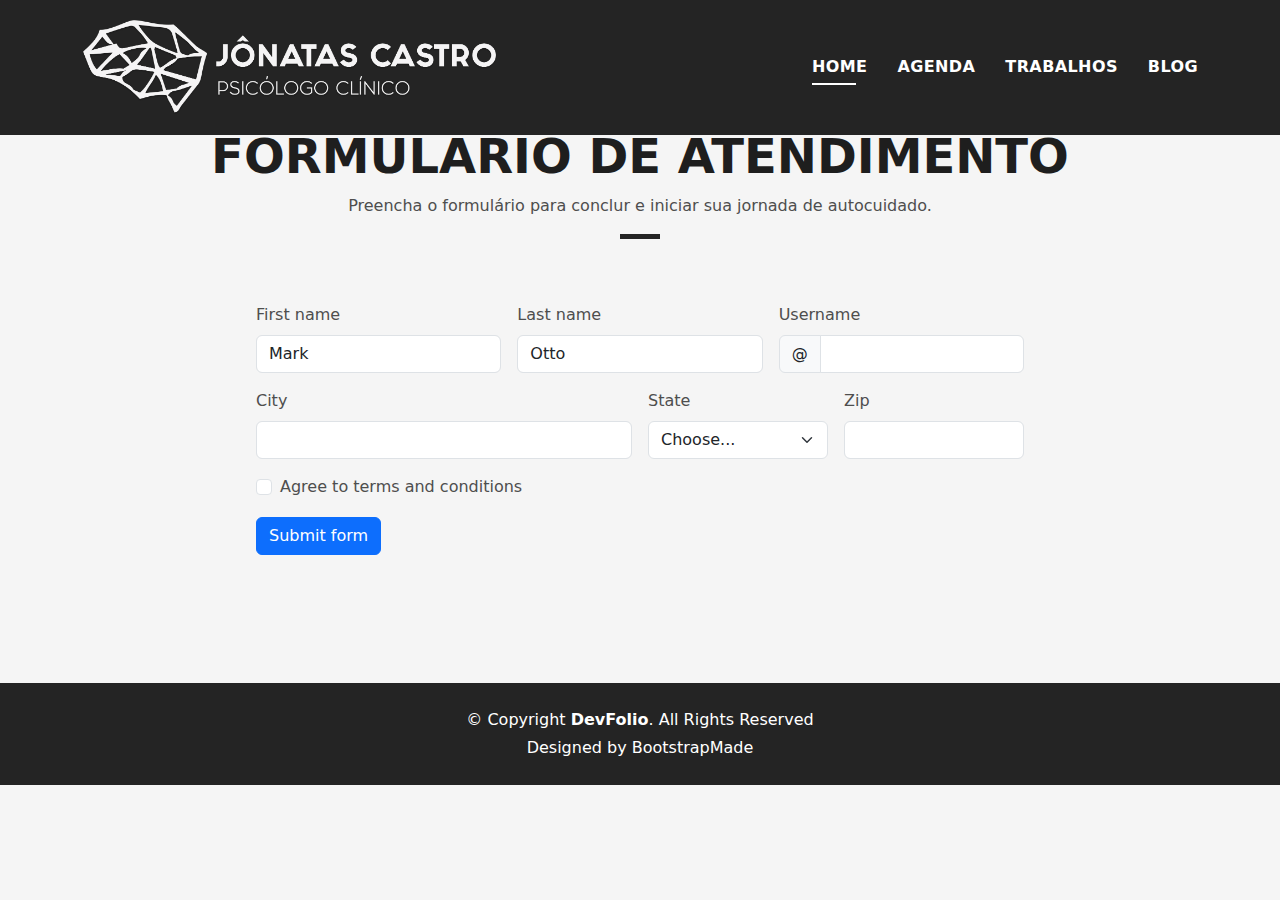
==== form.html @ 0f40dd30 "form one" ====
<!DOCTYPE html>
<html lang="pt-br">

<head>
  <meta charset="utf-8">
  <meta content="width=device-width, initial-scale=1.0" name="viewport">

  <title>JONATAS CASTRO - Psicólogo - CRP 03/26565</title>
  <meta content="" name="description">
  <meta content="" name="keywords">

  <!-- Favicons -->
  <link href="assets/img/favicon.webp" rel="icon">
  <link href="assets/img/apple-touch-icon.png" rel="apple-touch-icon">

  <!-- Vendor CSS Files -->
  <link href="assets/vendor/bootstrap/css/bootstrap.min.css" rel="stylesheet">
  <link href="assets/vendor/bootstrap-icons/bootstrap-icons.css" rel="stylesheet">
  <link href="assets/vendor/glightbox/css/glightbox.min.css" rel="stylesheet">
  <link href="assets/vendor/swiper/swiper-bundle.min.css" rel="stylesheet">

  <!-- Template Main CSS File -->
  <link href="assets/css/style.css" rel="stylesheet">

  <!-- =======================================================
  * Template Name: DevFolio
  * Updated: Sep 18 2023 with Bootstrap v5.3.2
  * Template URL: https://bootstrapmade.com/devfolio-bootstrap-portfolio-html-template/
  * Author: BootstrapMade.com
  * License: https://bootstrapmade.com/license/
  ======================================================== -->
</head>

<body>

  <!-- ======= Header ======= -->
  <header id="header-base" class="fixed-top">
    <div class="container d-flex align-items-center justify-content-between">
      <a href="index.html" class="logo"><img src="assets/img/logo completo.png" alt="" class="img-fluid"></a>
      <!-- Uncomment below if you prefer to use an image logo -->
      <!-- <a href="index.html" class="logo"><img src="assets/img/logo.png" alt="" class="img-fluid"></a>-->

      <nav id="navbar" class="navbar">
        <ul>
          <li><a class="nav-link scrollto active" href="index.html">Home</a></li>
          <li><a class="nav-agenda" href="index.html">AGENDA</a></li>
          <!--<li><a class="nav-link scrollto" href="#about">About</a></li>-->
          <li><a class="nav-link scrollto" href="index.html">Trabalhos</a></li>
          <li><a class="nav-link scrollto " href="index.html">Blog</a></li>

          <!--<li class="dropdown"><a href="#"><span>Drop Down</span> <i class="bi bi-chevron-down"></i></a>
            <ul>
              <li><a href="#">Drop Down 1</a></li>
              <li class="dropdown"><a href="#"><span>Deep Drop Down</span> <i class="bi bi-chevron-right"></i></a>
                <ul>
                  <li><a href="#">Deep Drop Down 1</a></li>
                  <li><a href="#">Deep Drop Down 2</a></li>
                  <li><a href="#">Deep Drop Down 3</a></li>
                  <li><a href="#">Deep Drop Down 4</a></li>
                  <li><a href="#">Deep Drop Down 5</a></li>
                </ul>
              </li>
              <li><a href="#">Drop Down 2</a></li>
              <li><a href="#">Drop Down 3</a></li>
              <li><a href="#">Drop Down 4</a></li> 
            </ul>
          </li>
          <li><a class="nav-link scrollto" href="#contact">Contact</a></li>--->
        </ul>
        <i class="bi bi-list mobile-nav-toggle"></i>
      </nav><!-- .navbar -->

    </div>
  </header><!-- End Header -->

  <main id="main">
    <section class="form">
      <div class="row">
        <div class="col-sm-12">
          <div class="title-box text-center">
            <h3 class="title-a">
              Formulário de atendimento
            </h3>
            <p class="subtitle-a">
              Preencha o formulário para conclur e iniciar sua jornada de autocuidado.
            </p>
            <div class="line-mf"></div>
          </div>
        </div>
      </div>

      <div class="col-lg-9 mx-auto align-items-center justify-content-center">
        <div class="icon-box" data-aos="fade-up" data-aos-delay="200">
          <form class="row g-3">
            <div class="col-md-4">
              <label for="validationDefault01" class="form-label">First name</label>
              <input type="text" class="form-control" id="validationDefault01" value="Mark" required>
            </div>
            <div class="col-md-4">
              <label for="validationDefault02" class="form-label">Last name</label>
              <input type="text" class="form-control" id="validationDefault02" value="Otto" required>
            </div>
            <div class="col-md-4">
              <label for="validationDefaultUsername" class="form-label">Username</label>
              <div class="input-group">
                <span class="input-group-text" id="inputGroupPrepend2">@</span>
                <input type="text" class="form-control" id="validationDefaultUsername"
                  aria-describedby="inputGroupPrepend2" required>
              </div>
            </div>
            <div class="col-md-6">
              <label for="validationDefault03" class="form-label">City</label>
              <input type="text" class="form-control" id="validationDefault03" required>
            </div>
            <div class="col-md-3">
              <label for="validationDefault04" class="form-label">State</label>
              <select class="form-select" id="validationDefault04" required>
                <option selected disabled value="">Choose...</option>
                <option>...</option>
              </select>
            </div>
            <div class="col-md-3">
              <label for="validationDefault05" class="form-label">Zip</label>
              <input type="text" class="form-control" id="validationDefault05" required>
            </div>
            <div class="col-12">
              <div class="form-check">
                <input class="form-check-input" type="checkbox" value="" id="invalidCheck2" required>
                <label class="form-check-label" for="invalidCheck2">
                  Agree to terms and conditions
                </label>
              </div>
            </div>
            <div class="col-12">
              <button class="btn btn-primary" type="submit">Submit form</button>
            </div>
          </form>
        </div>
      </div>
      </div>
      </div>

    </section>



  </main><!-- End #main -->

  <!-- ======= Footer ======= -->
  <footer>
    <div class="container">
      <div class="row">
        <div class="col-sm-12">
          <div class="copyright-box">
            <p class="copyright">&copy; Copyright <strong>DevFolio</strong>. All Rights Reserved</p>
            <div class="credits">
              <!--
              All the links in the footer should remain intact.
              You can delete the links only if you purchased the pro version.
              Licensing information: https://bootstrapmade.com/license/
              Purchase the pro version with working PHP/AJAX contact form: https://bootstrapmade.com/buy/?theme=DevFolio
            -->
              Designed by <a href="https://bootstrapmade.com/">BootstrapMade</a>
            </div>
          </div>
        </div>
      </div>
    </div>
  </footer><!-- End  Footer -->

  <div id="preloader"></div>
  <a href="#" class="back-to-top d-flex align-items-center justify-content-center"><i
      class="bi bi-arrow-up-short"></i></a>

  <!-- Vendor JS Files -->
  <script src="assets/vendor/purecounter/purecounter_vanilla.js"></script>
  <script src="assets/vendor/bootstrap/js/bootstrap.bundle.min.js"></script>
  <script src="assets/vendor/glightbox/js/glightbox.min.js"></script>
  <script src="assets/vendor/swiper/swiper-bundle.min.js"></script>
  <script src="assets/vendor/typed.js/typed.umd.js"></script>
  <script src="assets/vendor/php-email-form/validate.js"></script>

  <!-- Template Main JS File -->
  <script src="assets/js/main.js"></script>

</body>

</html>
---- assets/css/style.css ----
/**
* Template Name: DevFolio
* Updated: Sep 18 2023 with Bootstrap v5.3.2
* Template URL: https://bootstrapmade.com/devfolio-bootstrap-portfolio-html-template/
* Author: BootstrapMade.com
* License: https://bootstrapmade.com/license/
*/

/*--------------------------------------------------------------
# General
--------------------------------------------------------------*/
body {
  background-color: #f5f5f5;
  color: #4e4e4e;
}

h1,
h2,
h3,
h4,
h5,
h6 {
  color: #1e1e1e;
}

a {
  color: #1e1e1e;
  text-decoration: none;
  transition: all 0.5s ease-in-out;
}

a:hover {
  color: #242424;
  text-decoration: none;
  transition: all 0.5s ease-in-out;
}

.p-r {
  position: relative;
}

.color-a {
  text-decoration: none;
  color: #242424;
}

.color-d {
  color: #f5f5f5;
}

.color-text-a {
  text-decoration: none;
  color: #4e4e4e;
}

.box-shadow,
.card-blog,
.work-box,
.service-box,
.paralax-mf {
  box-shadow: 0 13px 8px -10px rgba(0, 0, 0, 0.1);
}

.box-shadow-a,
.button:hover {
  text-decoration: none;
  box-shadow: 0 0 0 4px #cde1f8;
}

.display-5 {
  font-size: 2.5rem;
  font-weight: 300;
  line-height: 1.1;
}

.display-6 {
  font-size: 2rem;
  font-weight: 300;
  line-height: 1.1;
}

.avatar {
  width: 32px;
  height: 32px;
  margin-right: 4px;
  overflow: hidden;
}

.bg-image {
  background-repeat: no-repeat;
  background-attachment: fixed;
  background-size: cover;
  background-position: center center;
}

@media (max-width: 1024px) {
  .bg-image {
    background-attachment: scroll;
  }
}

.overlay-mf {
  background-color: #171717;
}

.overlay-mf {
  position: absolute;
  top: 0;
  left: 0px;
  padding: 0;
  height: 100%;
  width: 100%;
  opacity: 0.7;
}

.paralax-mf {
  position: relative;
  padding: 8rem 0;
}

.display-table {
  width: 100%;
  height: 100%;
  display: table;
}

.table-cell {
  display: table-cell;
  vertical-align: middle;
}

/*--/ Sections /--*/
.sect-4 {
  padding: 4rem 0;
}

.sect-pt4 {
  padding-top: 4rem;
}

.sect-mt4 {
  margin-top: 4rem;
}

/*--/ Title s /--*/
.title-s {
  font-weight: 600;
  color: #1e1e1e;
  font-size: 1.1rem;
}

/*--/ Title A /--*/
.title-box {
  margin-bottom: 4rem;
}

.title-a {
  text-decoration: none;
  font-size: 3rem;
  font-weight: bold;
  text-transform: uppercase;
}

.subtitle-a {
  text-decoration: none;
  color: #4e4e4e;
}

.line-mf {
  width: 40px;
  height: 5px;
  background-color: #242424;
  margin: 0 auto;
}

/*--/ Title Left /--*/
.title-box-2 {
  margin-bottom: 3rem;
}

.title-left {
  font-size: 2rem;
  position: relative;
}

.title-left:before {
  content: "";
  position: absolute;
  height: 3px;
  background-color: #242424;
  width: 100px;
  bottom: -12px;
}

/*------/ Box /------*/
.box-pl2 {
  padding-left: 2rem;
}

.box-shadow-full {
  padding: 3rem 1.25rem;
  position: relative;
  background-color: #fff;
  margin-bottom: 3rem;
  z-index: 2;
  box-shadow: 0 1px 1px 0 rgba(0, 0, 0, 0.06), 0 2px 5px 0 rgba(0, 0, 0, 0.2);
}

@media (min-width: 768px) {
  .box-shadow-full {
    padding: 3rem;
  }
}

/*------/ Socials /------*/
.socials {
  padding: 1.5rem 0;
}

.socials ul li {
  display: inline-block;
}

.socials .ico-circle {
  height: 40px;
  width: 40px;
  font-size: 1.2rem;
  border-radius: 50%;
  line-height: 1.6;
  margin: 0 15px 0 0;
  box-shadow: 0 0 0 3px #242424;
  transition: all 500ms ease;
}

.socials .ico-circle:hover {
  background-color: #242424;
  color: #fff;
  box-shadow: 0 0 0 3px #cde1f8;
  transition: all 500ms ease;
}

/*------/ Ul resect /------*/
.ul-resect,
.widget-tags ul,
.widget-sidebar .list-sidebar,
.box-comments .list-comments,
.blog-wrapper .post-meta ul,
.list-ico,
.socials ul {
  list-style: none;
  padding-left: 0;
  margin-bottom: 0;
}

.list-ico {
  line-height: 2;
}

.list-ico span {
  color: #242424;
  margin-right: 10px;
}

/*------/ Ico Circle /------*/
.ico-circle {
  height: 100px;
  width: 100px;
  font-size: 2rem;
  border-radius: 50%;
  line-height: 1.55;
  margin: 0 auto;
  text-align: center;
  box-shadow: 0 0 0 10px #242424;
  display: block;
}

/*------/ Owl Carousel /------*/
.owl-theme .owl-dots {
  text-align: center;
  margin-top: 18px;
}

.owl-theme .owl-dots .owl-dot {
  display: inline-block;
}

.owl-theme .owl-dots .owl-dot span {
  width: 18px;
  height: 7px;
  margin: 5px 5px;
  background: #cde1f8;
  border: 0px solid #cde1f8;
  display: block;
  transition: all 0.6s ease-in-out;
  cursor: pointer;
}

.owl-theme .owl-dots .owl-dot:hover span {
  background-color: #cde1f8;
}

.owl-theme .owl-dots .owl-dot.active span {
  background-color: #1B1B1B;
  width: 25px;
}

/*--/ Scrolltop s /--*/
.scrolltop-mf {
  position: relative;
  display: none;
}

.scrolltop-mf span {
  z-index: 999;
  position: fixed;
  width: 42px;
  height: 42px;
  background-color: #242424;
  opacity: 0.7;
  font-size: 1.6rem;
  line-height: 1.5;
  text-align: center;
  color: #fff;
  top: auto;
  left: auto;
  right: 30px;
  bottom: 50px;
  cursor: pointer;
  border-radius: 50%;
}

/*--------------------------------------------------------------
# Back to top button
--------------------------------------------------------------*/
.back-to-top {
  position: fixed;
  visibility: hidden;
  opacity: 0;
  right: 15px;
  bottom: 15px;
  z-index: 996;
  background: #242424;
  width: 40px;
  height: 40px;
  border-radius: 50px;
  transition: all 0.4s;
}

.back-to-top i {
  font-size: 28px;
  color: #fff;
  line-height: 0;
}

.back-to-top:hover {
  background: #298eff;
  color: #fff;
}

.back-to-top.active {
  visibility: visible;
  opacity: 1;
}

/*------/ Prelaoder /------*/
#preloader {
  position: fixed;
  top: 0;
  left: 0;
  right: 0;
  bottom: 0;
  z-index: 9999;
  overflow: hidden;
  background: #fff;
}

#preloader:before {
  content: "";
  position: fixed;
  top: calc(50% - 30px);
  left: calc(50% - 30px);
  border: 6px solid #f2f2f2;
  border-top: 6px solid #242424;
  border-radius: 50%;
  width: 60px;
  height: 60px;
  animation: animate-preloader 1s linear infinite;
}

@keyframes animate-preloader {
  0% {
    transform: rotate(0deg);
  }

  100% {
    transform: rotate(360deg);
  }
}

/*------/ Button /------*/
.button {
  display: inline-block;
  padding: 0.3rem 0.6rem;
  text-align: center;
  vertical-align: middle;
  -webkit-user-select: none;
  -moz-user-select: none;
  user-select: none;
  font-size: 1rem;
  border-radius: 0.3rem;
  border: 1px solid transparent;
  transition: all 500ms ease;
  cursor: pointer;
}

.button:focus {
  outline: 0;
}

.button:hover {
  background-color: #0062d3;
  color: #fff;
  transition: all 500ms ease;
}

.button-a {
  text-decoration: none;
  background-color: #242424;
  color: #fff;
  border-color: #cde1f8;
}

.button-big {
  padding: 0.9rem 2.3rem;
  font-size: 1.2rem;
}

.button-rouded {
  border-radius: 5rem;
}

.btn-lg {
  padding: 0.5rem 1rem;
  font-size: 1.25rem;
  line-height: 1.5;
  border-radius: 0.3rem;
}

/*--------------------------------------------------------------
# Header
--------------------------------------------------------------*/
#header {
  transition: all 0.5s;
  z-index: 997;
  padding: 20px 0;
}

#header .logo {
  font-size: 28px;
  margin: 0;
  padding: 0;
  font-weight: 600;
  letter-spacing: 1px;
}

#header .logo a {
  color: #fff;
}

#header .logo img {
  max-height: 95px;
}

#header.header-scrolled {
  background: rgba(0, 0, 0, 0.9);
  padding: 12px 0;
}
/*------------------------------------------------------
HEADER BASE
-------------------------------------------------------*/

#header-base {
  transition: all 0.5s;
  z-index: 997;
  padding: 20px 0;
  background-color: #242424;
}

#header-base .logo {
  font-size: 28px;
  margin: 0;
  padding: 0;
  font-weight: 600;
  letter-spacing: 1px;
}

#header-base .logo a {
  color: #fff;
}

#header-base .logo img {
  max-height: 95px;
}

#header-base.header-scrolled {
  background: rgba(0, 0, 0, 0.9);
  padding: 12px 0;
}

/*--------------------------------------------------------------
# Navigation Menu
--------------------------------------------------------------*/
/**
* Desktop Navigation 
*/
.navbar {
  padding: 0;
}

.navbar ul {
  margin: 0;
  padding: 0;
  display: flex;
  list-style: none;
  align-items: center;
}

.navbar li {
  position: relative;
}

.navbar>ul>li {
  white-space: nowrap;
  padding: 10px 0 10px 30px;
}

.navbar a,
.navbar a:focus {
  display: flex;
  align-items: center;
  justify-content: space-between;
  color: #fff;
  font-size: 16px;
  font-weight: 600;
  padding: 0;
  white-space: nowrap;
  transition: 0.3s;
  letter-spacing: 0.4px;
  position: relative;
  text-transform: uppercase;
}

.navbar a i,
.navbar a:focus i {
  font-size: 12px;
  line-height: 0;
  margin-left: 5px;
}

.navbar>ul>li>a:before {
  content: "";
  position: absolute;
  width: 100%;
  height: 2px;
  bottom: -6px;
  left: 0;
  width: 0;
  background-color: #fff;
  visibility: hidden;
  transition: all 0.3s ease-in-out 0s;
}

.navbar a:hover:before,
.navbar li:hover>a:before,
.navbar .active:before {
  visibility: visible;
  width: 80%;
}

.navbar a:hover,
.navbar .active,
.navbar .active:focus,
.navbar li:hover>a {
  color: #fff;
}


.navbar .dropdown ul {
  display: block;
  position: absolute;
  left: 30px;
  top: calc(100% + 30px);
  margin: 0;
  padding: 10px 0;
  z-index: 99;
  opacity: 0;
  visibility: hidden;
  background: #fff;
  box-shadow: 0px 0px 30px rgba(127, 137, 161, 0.25);
  transition: 0.3s;
}

.navbar .dropdown ul li {
  min-width: 200px;
}

.navbar .dropdown ul a {
  padding: 10px 20px;
  font-size: 14px;
  text-transform: none;
  color: #4e4e4e;
}

.navbar .dropdown ul a i {
  font-size: 12px;
}

.navbar .dropdown ul a:hover,
.navbar .dropdown ul .active:hover,
.navbar .dropdown ul li:hover>a {
  color: #242424;
}

.navbar .dropdown:hover>ul {
  opacity: 1;
  top: 100%;
  visibility: visible;
}

.navbar .dropdown .dropdown ul {
  top: 0;
  left: calc(100% - 30px);
  visibility: hidden;
}

.navbar .dropdown .dropdown:hover>ul {
  opacity: 1;
  top: 0;
  left: 100%;
  visibility: visible;
}

@media (max-width: 1366px) {
  .navbar .dropdown .dropdown ul {
    left: -90%;
  }

  .navbar .dropdown .dropdown:hover>ul {
    left: -100%;
  }

  
}
/**
* Mobile Navigation 
*/
.mobile-nav-toggle {
  color: #fff;
  font-size: 28px;
  cursor: pointer;
  display: none;
  line-height: 0;
  transition: 0.5s;
}

@media (max-width: 991px) {
  .mobile-nav-toggle {
    display: block;
  }

  .navbar ul {
    display: none;
  }
}

.navbar-mobile {
  position: fixed;
  overflow: hidden;
  top: 0;
  right: 0;
  left: 0;
  bottom: 0;
  background: rgba(78, 78, 78, 0.9);
  transition: 0.3s;
  z-index: 999;
}

.navbar-mobile .mobile-nav-toggle {
  position: absolute;
  top: 15px;
  right: 15px;
}

.navbar-mobile ul {
  display: block;
  position: absolute;
  top: 55px;
  right: 15px;
  bottom: 15px;
  left: 15px;
  padding: 10px 0;
  background-color: #fff;
  overflow-y: auto;
  transition: 0.3s;
}

.navbar-mobile>ul>li {
  padding: 0;
}

.navbar-mobile a:hover:before,
.navbar-mobile li:hover>a:before,
.navbar-mobile .active:before {
  visibility: hidden;
}

.navbar-mobile a,
.navbar-mobile a:focus {
  padding: 10px 20px;
  font-size: 15px;
  color: #4e4e4e;
}

.navbar-mobile a:hover,
.navbar-mobile .active,
.navbar-mobile li:hover>a {
  color: #242424;
}

.navbar-mobile .getstarted,
.navbar-mobile .getstarted:focus {
  margin: 15px;
}

.navbar-mobile .dropdown ul {
  position: static;
  display: none;
  margin: 10px 20px;
  padding: 10px 0;
  z-index: 99;
  opacity: 1;
  visibility: visible;
  background: #fff;
  box-shadow: 0px 0px 30px rgba(127, 137, 161, 0.25);
}

.navbar-mobile .dropdown ul li {
  min-width: 200px;
}

.navbar-mobile .dropdown ul a {
  padding: 10px 20px;
}

.navbar-mobile .dropdown ul a i {
  font-size: 12px;
}

.navbar-mobile .dropdown ul a:hover,
.navbar-mobile .dropdown ul .active:hover,
.navbar-mobile .dropdown ul li:hover>a {
  color: #242424;
}

.navbar-mobile .dropdown>.dropdown-active {
  display: block;
}

/*--------------------------------------------------------------
# Hero Section
--------------------------------------------------------------*/
.hero {
  height: 100vh;
  position: relative;
  color: #fff;
}

.hero .hero-content {
  text-align: center;
  position: absolute;
}

.hero .overlay-itro {
  background-color: rgba(0, 0, 0, 0.6);
  position: absolute;
  top: 0;
  left: 0px;
  padding: 0;
  height: 100%;
  width: 100%;
  opacity: 0.9;
}

.hero .hero-title {
  color: #fff;
  font-weight: 600;
  font-size: 3rem;
}

@media (min-width: 768px) {
  .hero .hero-title {
    font-size: 4.5rem;
  }
}

.hero .hero-subtitle {
  font-size: 1.5rem;
  font-weight: 600;
}

@media (min-width: 768px) {
  .hero .hero-subtitle {
    font-size: 2.5rem;
  }
}

.hero .text-slider-items {
  display: none;
}

.hero-single {
  height: 350px;
}

.hero-single .hero-content {
  margin-top: 30px;
}

.hero-single .hero-title {
  text-transform: uppercase;
  font-size: 3rem;
}

@media (min-width: 768px) {
  .hero-single .hero-title {
    font-size: 3.5rem;
  }
}

.hero-single .breadcrumb {
  background-color: transparent;
  color: #242424;
}

.hero-single .breadcrumb .breadcrumb-item:before {
  color: #cde1f8;
}

.hero-single .breadcrumb .breadcrumb-item.active {
  color: #cde1f8;
}

.hero-single .breadcrumb a {
  color: #fff;
}

/*--------------------------------------------------------------
# About
--------------------------------------------------------------*/
.about-mf .box-shadow-full {
  padding-top: 4rem;
  padding-bottom: 4rem;
}

.about-mf .about-img {
  margin-bottom: 2rem;
}

.about-mf .about-img img {
  margin-left: 10px;
}

@media (min-width: 767px) {
  .about-mf .box-pl2 {
    margin-top: 3rem;
    padding-left: 0rem;
  }
}

.skill-mf span {
  color: #4e4e4e;
}

.skill-mf .progress {
  background-color: #cde1f8;
  margin: 0.5rem 0 1.2rem 0;
  border-radius: 0;
  height: 0.7rem;
}

.skill-mf .progress .progress-bar {
  height: 0.7rem;
  background-color: #242424;
}

/*--------------------------------------------------------------
# Services
--------------------------------------------------------------*/
.service-box {
  background-color: #fff;
  padding: 2.5rem 1.3rem;
  border-radius: 1rem;
  margin-bottom: 3rem;
  text-align: center;
}

.service-box:hover .ico-circle {
  transition: all 500ms ease;
  color: #fff;
  background-color: #242424;
  box-shadow: 0 0 0 10px #cde1f8;
}

.service-box .service-ico {
  margin-bottom: 1rem;
  color: #1e1e1e;
}

.service-box .ico-circle {
  transition: all 500ms ease;
  display: inline-flex;
  align-items: center;
  justify-content: center;
}

.service-box .ico-circle i {
  line-height: 0;
  font-size: 40px;
}

.service-box .s-title {
  font-size: 1.4rem;
  text-transform: uppercase;
  text-align: center;
  padding: 0.4rem 0;
}

.service-box .s-description {
  color: #4e4e4e;
}

/*--------------------------------------------------------------
# Counter
--------------------------------------------------------------*/
.counter-box {
  color: #fff;
  text-align: center;
}

@media (min-width: 577px) {
  .counter-box {
    margin-bottom: 1.8rem;
  }
}

.counter-ico {
  margin-bottom: 1rem;
}

.counter-ico .ico-circle {
  height: 60px;
  width: 60px;
  line-height: 1.5;
  box-shadow: 0 0 0 10px #f1f1f1;
}

.counter-num .counter {
  font-size: 2rem;
  margin-bottom: 0;
}

/*--------------------------------------------------------------
# Portfolio
--------------------------------------------------------------*/
.work-box {
  margin-bottom: 3rem;
  -webkit-backface-visibility: hidden;
  backface-visibility: hidden;
  background-color: #fff;
}

.work-box:hover img {
  transform: scale(1.3);
}

.work-img {
  display: block;
  overflow: hidden;
}

.work-img img {
  transition: all 1s;
}

.work-content {
  padding: 2rem 3% 1rem 4%;
}

.work-content .w-more {
  color: #4e4e4e;
  font-size: 0.8rem;
}

.work-content .w-more .w-ctegory {
  color: #242424;
}

.work-content .w-like {
  font-size: 2.5rem;
  color: #242424;
  float: right;
}

.work-content .w-like a {
  color: #242424;
}

.work-content .w-like .num-like {
  font-size: 0.7rem;
}

.w-title {
  font-size: 1.2rem;
}

/*--------------------------------------------------------------
# Portfolio Details
--------------------------------------------------------------*/
.portfolio-details {
  padding-top: 40px;
}

.portfolio-details .portfolio-details-slider img {
  width: 100%;
}

.portfolio-details .portfolio-details-slider .swiper-pagination {
  margin-top: 20px;
  position: relative;
}

.portfolio-details .portfolio-details-slider .swiper-pagination .swiper-pagination-bullet {
  width: 12px;
  height: 12px;
  background-color: #fff;
  opacity: 1;
  border: 1px solid #242424;
}

.portfolio-details .portfolio-details-slider .swiper-pagination .swiper-pagination-bullet-active {
  background-color: #242424;
}

.portfolio-details .portfolio-info {
  padding: 30px;
  box-shadow: 0px 0 30px rgba(78, 78, 78, 0.08);
}

.portfolio-details .portfolio-info h3 {
  font-size: 22px;
  font-weight: 700;
  margin-bottom: 20px;
  padding-bottom: 20px;
  border-bottom: 1px solid #eee;
}

.portfolio-details .portfolio-info ul {
  list-style: none;
  padding: 0;
  font-size: 15px;
}

.portfolio-details .portfolio-info ul li+li {
  margin-top: 10px;
}

.portfolio-details .portfolio-description {
  padding-top: 30px;
}

.portfolio-details .portfolio-description h2 {
  font-size: 26px;
  font-weight: 700;
  margin-bottom: 20px;
}

.portfolio-details .portfolio-description p {
  padding: 0;
}

/*--------------------------------------------------------------
# Testimonials
--------------------------------------------------------------*/
.testimonial-box {
  color: #fff;
  text-align: center;
}

.testimonial-box .author-test {
  margin-top: 1rem;
}

.testimonial-box .author-test img {
  margin: 0 auto;
}

.testimonial-box .author {
  color: #fff;
  text-transform: uppercase;
  font-weight: 600;
  margin: 1rem 0;
  display: block;
  font-size: 1.4rem;
}

.testimonial-box .comit {
  font-size: 2rem;
  color: #242424;
  background-color: #fff;
  width: 52px;
  height: 52px;
  display: block;
  margin: 0 auto;
  border-radius: 50%;
  line-height: 1.6;
}

@media (min-width: 768px) {
  .testimonial-box .description {
    padding: 0 5rem;
  }
}

@media (min-width: 992px) {
  .testimonial-box .description {
    padding: 0 8rem;
  }
}

@media (min-width: 1200px) {
  .testimonial-box .description {
    padding: 0 13rem;
  }
}

.swiper-pagination {
  margin-top: 20px;
  position: relative;
}

.swiper-pagination .swiper-pagination-bullet {
  width: 12px;
  height: 12px;
  background-color: rgba(255, 255, 255, 0.4);
  opacity: 1;
}

.swiper-pagination .swiper-pagination-bullet-active {
  background-color: #fff;
}

/*--------------------------------------------------------------
# Contact
--------------------------------------------------------------*/
.footer-paralax {
  padding: 4rem 0 0 0;
}

.contact-mf {
  margin-top: 4rem;
}

@media (min-width: 767px) {
  .contact-mf .box-pl2 {
    margin-top: 3rem;
    padding-left: 0rem;
  }
}

.php-email-form .error-message {
  display: none;
  color: #fff;
  background: #ed3c0d;
  text-align: center;
  padding: 15px;
  font-weight: 600;
}

.php-email-form .sent-message {
  display: none;
  color: #fff;
  background: #18d26e;
  text-align: center;
  padding: 15px;
  font-weight: 600;
}

.php-email-form .loading {
  display: none;
  background: #fff;
  text-align: center;
  padding: 15px;
}

.php-email-form .loading:before {
  content: "";
  display: inline-block;
  border-radius: 50%;
  width: 24px;
  height: 24px;
  margin: 0 10px -6px 0;
  border: 3px solid #18d26e;
  border-top-color: #eee;
  animation: animate-loading 1s linear infinite;
}

.php-email-form input,
.php-email-form textarea {
  border-radius: 0;
  box-shadow: none;
  font-size: 14px;
}

.php-email-form input:focus,
.php-email-form textarea:focus {
  border-color: #242424;
}

.php-email-form input {
  padding: 10px 15px;
}

.php-email-form textarea {
  padding: 12px 15px;
  margin-bottom: 0;
}

.php-email-form button[type=submit] {
  background: #242424;
  border: 0;
  padding: 10px 24px;
  color: #fff;
  transition: 0.4s;
}

.php-email-form button[type=submit]:hover {
  background: #3393ff;
}

@keyframes animate-loading {
  0% {
    transform: rotate(0deg);
  }

  100% {
    transform: rotate(360deg);
  }
}

/*--------------------------------------------------------------
# Blog
--------------------------------------------------------------*/
@media (min-width: 767px) {
  .card-blog {
    margin-bottom: 3rem;
  }
}

.card-blog .card-body {
  position: relative;
}

.card-blog .card-category-box {
  position: absolute;
  text-align: center;
  top: -16px;
  left: 15px;
  right: 15px;
  line-height: 25px;
  overflow: hidden;
}

.card-blog .card-category {
  display: inline-block;
  color: #fff;
  padding: 0 15px 5px;
  overflow: hidden;
  background-color: #242424;
  border-radius: 4px;
}

.card-blog .card-category .category {
  color: #fff;
  display: inline-block;
  text-transform: uppercase;
  font-size: 0.7rem;
  letter-spacing: 0.1px;
  margin-bottom: 0;
}

.card-blog .card-title {
  font-size: 1.3rem;
  margin-top: 0.6rem;
}

.card-blog .card-description {
  color: #4e4e4e;
}

.card-blog .post-author {
  display: inline-block;
}

.card-blog .post-date {
  color: #4e4e4e;
  display: inline-block;
  float: right;
}

/*--------------------------------------------------------------
# Blog Single
--------------------------------------------------------------*/
.post-box,
.form-comments,
.box-comments,
.widget-sidebar {
  padding: 2rem;
  background-color: #fff;
  margin-bottom: 3rem;
}

@media (min-width: 768px) {

  .post-box,
  .form-comments,
  .box-comments,
  .widget-sidebar {
    padding: 3rem;
  }
}

.blog-wrapper .article-title {
  font-size: 1.5rem;
}

@media (min-width: 768px) {
  .blog-wrapper .article-title {
    font-size: 1.9rem;
  }
}

.blog-wrapper .post-meta {
  margin: 1rem 0;
}

.blog-wrapper .post-meta ul {
  border-left: 4px solid #242424;
  margin-top: 1rem;
}

.blog-wrapper .post-meta ul li {
  display: inline-block;
  margin-left: 15px;
}

.blog-wrapper .post-meta ul a {
  color: #242424;
}

.blog-wrapper .post-meta ul span {
  color: #1e1e1e;
}

.blog-wrapper .blockquote {
  border-left: 4px solid #242424;
  padding: 18px;
  font-style: italic;
}

/*------/ Comments /------*/
.box-comments .list-comments li {
  padding-bottom: 40px;
}

.box-comments .list-comments .comment-avatar {
  display: table-cell;
  vertical-align: top;
}

.box-comments .list-comments .comment-avatar img {
  width: 80px;
  height: 80px;
}

.box-comments .list-comments .comment-author {
  font-size: 1.3rem;
}

@media (min-width: 768px) {
  .box-comments .list-comments .comment-author {
    font-size: 1.5rem;
  }
}

.box-comments .list-comments .comment-details {
  display: table-cell;
  vertical-align: top;
  padding-left: 25px;
}

.box-comments .list-comments a {
  color: #242424;
}

.box-comments .list-comments span {
  color: #1e1e1e;
  font-style: italic;
}

.box-comments .comment-children {
  margin-left: 40px;
}

/*------/ Sidebar /------*/
.widget-sidebar .sidebar-title {
  font-size: 1.6rem;
  font-weight: 600;
  border-left: 5px solid #242424;
  padding-left: 15px;
  text-transform: uppercase;
  margin-bottom: 1.5rem;
}

.widget-sidebar .list-sidebar li {
  position: relative;
  padding: 6px 0 6px 24px;
}

.widget-sidebar .list-sidebar li:before {
  position: absolute;
  content: "";
  width: 10px;
  height: 1px;
  left: 0;
  background-color: #242424;
  top: 20px;
}

.sidebar-search input {
  background-color: #fff;
  border-radius: 0;
  transition: all 0.5s ease-in-out;
}

.sidebar-search .btn-search {
  background-color: #242424;
  border-color: #242424;
  border-radius: 0;
  padding-left: 20px;
  padding-right: 20px;
}

.widget-tags ul li {
  display: inline-block;
  background-color: #242424;
  padding: 0.2rem 0.6rem;
  margin-bottom: 0.5rem;
  border-radius: 15px;
}

.widget-tags ul li a {
  color: #fff;
}

/*--------------------------------------------------------------
# Footer
--------------------------------------------------------------*/
.form   {
  padding: 10%;
}

/*--------------------------------------------------------------
# Footer
--------------------------------------------------------------*/
footer {
  text-align: center;
  color: #fff;
  padding: 25px 0;
  background: #242424;
}

footer .copyright {
  margin-bottom: 0.3rem;
}

footer .credits {
  margin-bottom: 0;
}

footer .credits a {
  color: #fff;
}
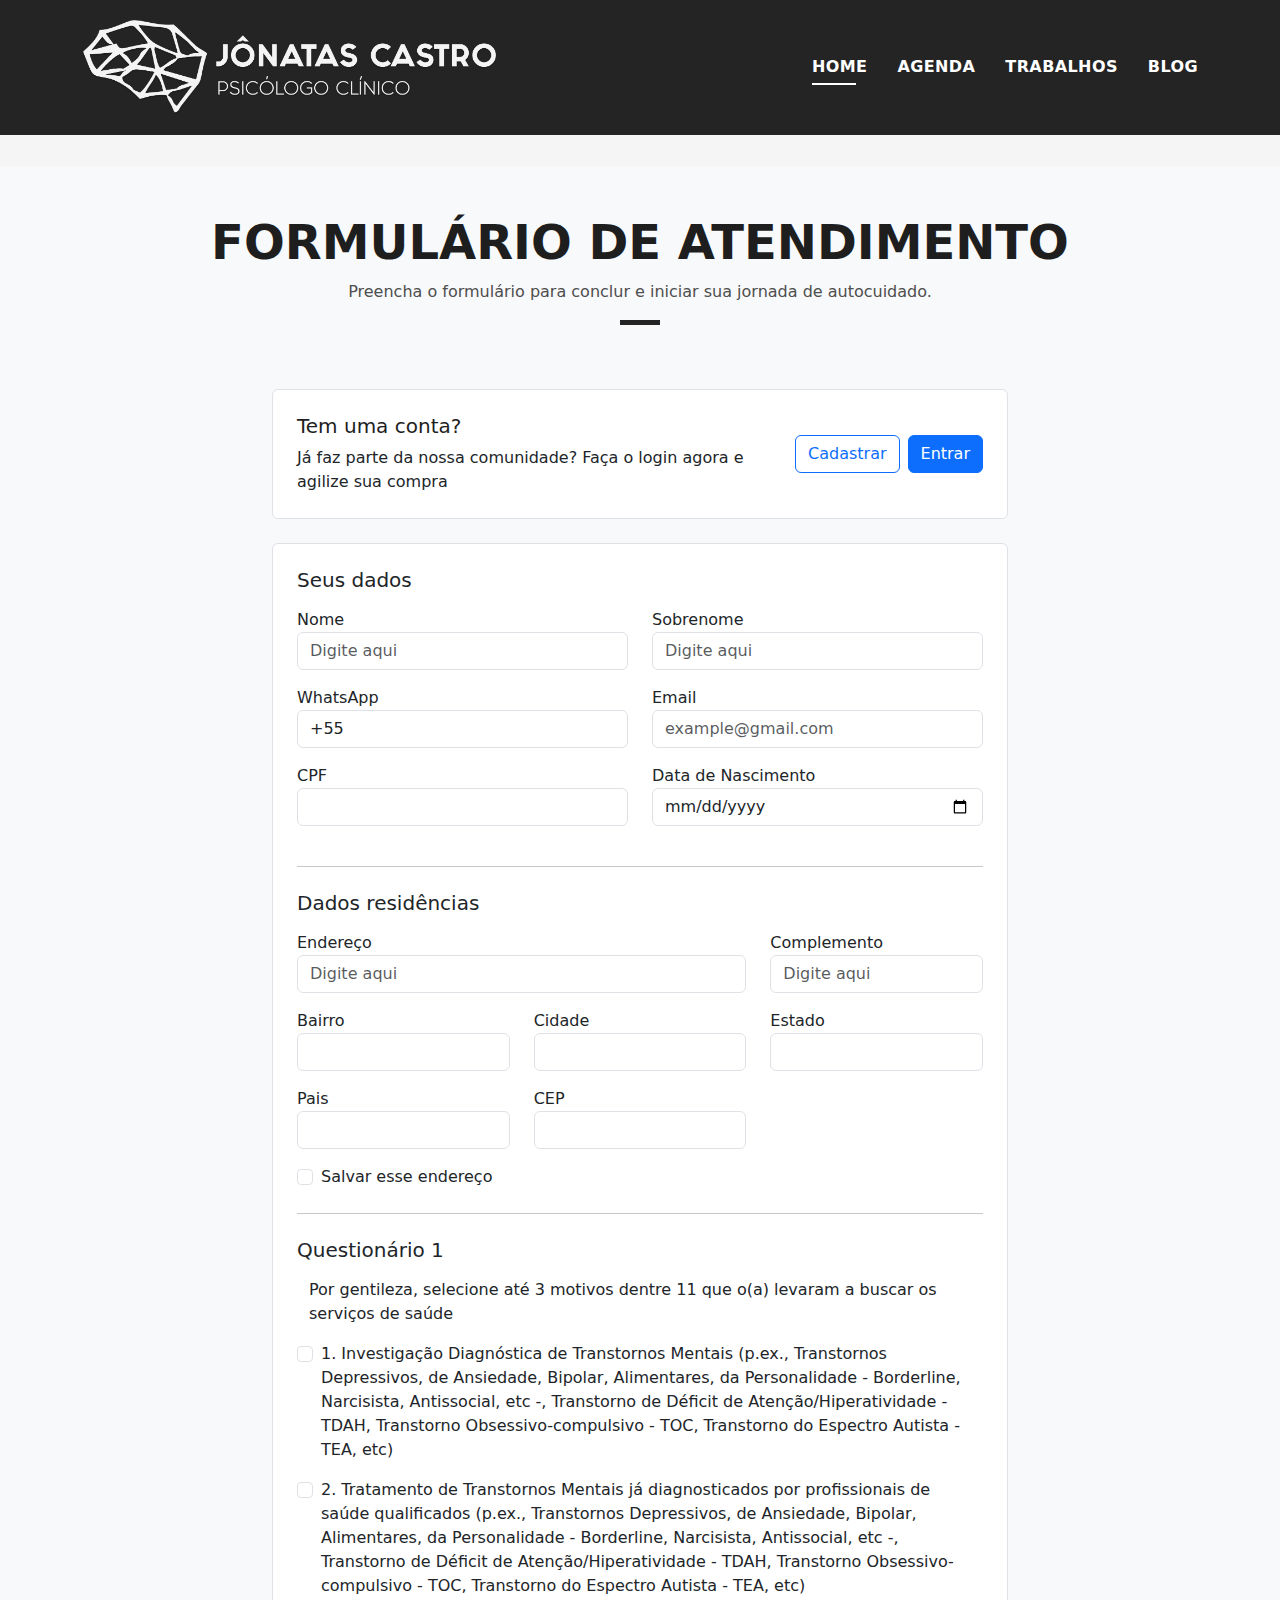
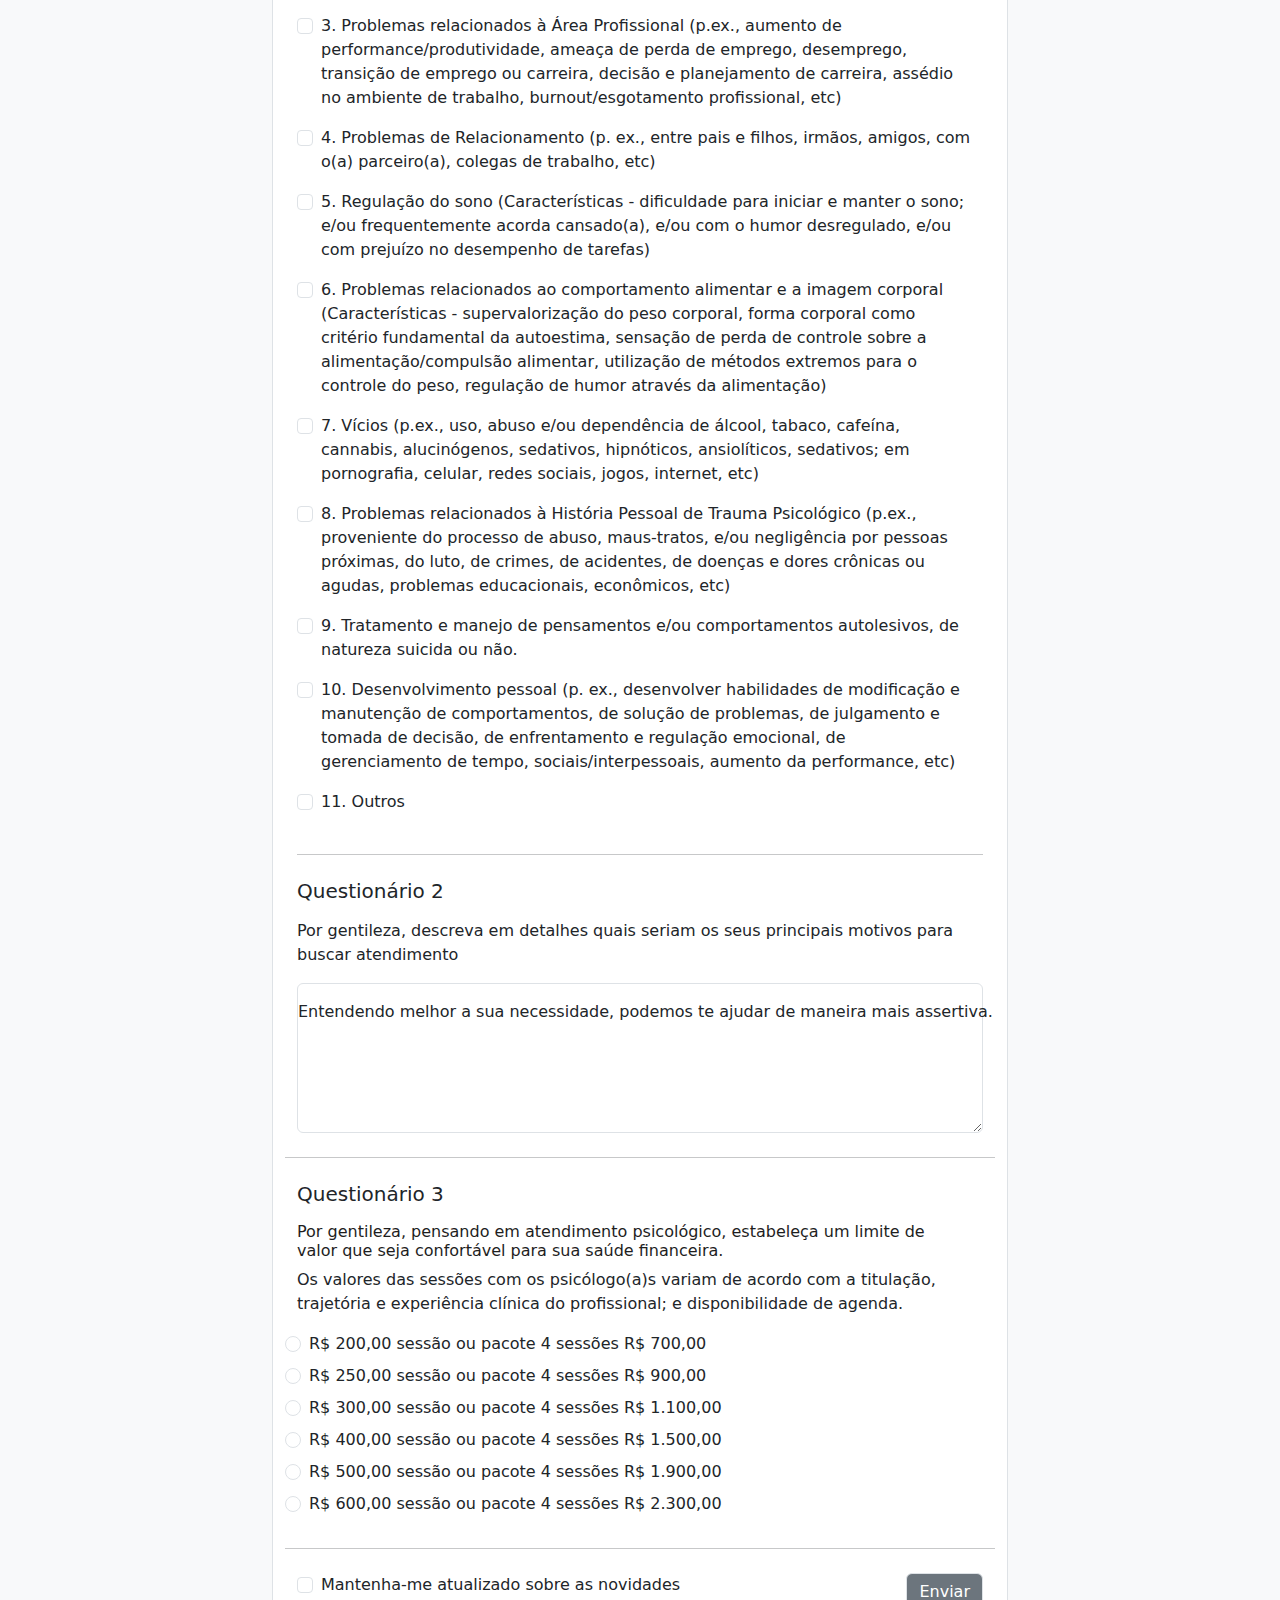
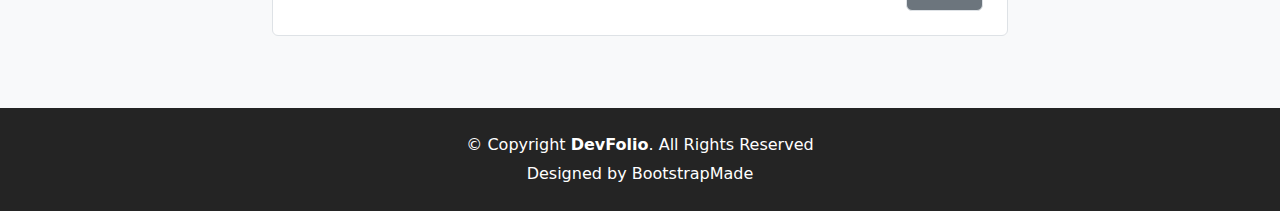
==== commit 143508b7: "form two" ====
--- a/form.html
+++ b/form.html
@@ -75,72 +75,323 @@
 
   <main id="main">
     <section class="form">
-      <div class="row">
-        <div class="col-sm-12">
+      <div class="bg-light py-5">
+        <div>
           <div class="title-box text-center">
-            <h3 class="title-a">
+            <h5 class="title-a">
               Formulário de atendimento
-            </h3>
+            </h5>
             <p class="subtitle-a">
               Preencha o formulário para conclur e iniciar sua jornada de autocuidado.
             </p>
             <div class="line-mf"></div>
           </div>
         </div>
-      </div>
-
-      <div class="col-lg-9 mx-auto align-items-center justify-content-center">
-        <div class="icon-box" data-aos="fade-up" data-aos-delay="200">
-          <form class="row g-3">
-            <div class="col-md-4">
-              <label for="validationDefault01" class="form-label">First name</label>
-              <input type="text" class="form-control" id="validationDefault01" value="Mark" required>
-            </div>
-            <div class="col-md-4">
-              <label for="validationDefault02" class="form-label">Last name</label>
-              <input type="text" class="form-control" id="validationDefault02" value="Otto" required>
-            </div>
-            <div class="col-md-4">
-              <label for="validationDefaultUsername" class="form-label">Username</label>
-              <div class="input-group">
-                <span class="input-group-text" id="inputGroupPrepend2">@</span>
-                <input type="text" class="form-control" id="validationDefaultUsername"
-                  aria-describedby="inputGroupPrepend2" required>
+        <div class="container">
+          <div class="row">
+            <div class="col-xl-8 col-lg-8 mb-4 mx-auto align-items-center justify-content-center">
+              <div class="card mb-4 border shadow-0">
+                <div class="p-4 d-flex justify-content-between">
+                  <div class="">
+                    <h5>Tem uma conta?</h5>
+                    <p class="mb-0 text-wrap ">Já faz parte da nossa comunidade? Faça o login agora e agilize sua compra
+                    </p>
+                  </div>
+                  <div class="d-flex align-items-center justify-content-center flex-column flex-md-row">
+                    <a href="#" class="btn btn-outline-primary me-0 me-md-2 mb-2 mb-md-0 w-100">Cadastrar</a>
+                    <a href="#" class="btn btn-primary shadow-0 text-nowrap w-100">Entrar</a>
+                  </div>
+                </div>
               </div>
-            </div>
-            <div class="col-md-6">
-              <label for="validationDefault03" class="form-label">City</label>
-              <input type="text" class="form-control" id="validationDefault03" required>
-            </div>
-            <div class="col-md-3">
-              <label for="validationDefault04" class="form-label">State</label>
-              <select class="form-select" id="validationDefault04" required>
-                <option selected disabled value="">Choose...</option>
-                <option>...</option>
-              </select>
-            </div>
-            <div class="col-md-3">
-              <label for="validationDefault05" class="form-label">Zip</label>
-              <input type="text" class="form-control" id="validationDefault05" required>
-            </div>
-            <div class="col-12">
-              <div class="form-check">
-                <input class="form-check-input" type="checkbox" value="" id="invalidCheck2" required>
-                <label class="form-check-label" for="invalidCheck2">
-                  Agree to terms and conditions
-                </label>
+
+              <!-- Checkout -->
+              <div class="card shadow-0 border">
+                <div class="p-4">
+                  <h5 class="card-title mb-3">Seus dados</h5>
+                  <div class="row">
+                    <div class="col-6 mb-3">
+                      <p class="mb-0">Nome</p>
+                      <div class="form-outline">
+                        <input type="text" id="typeText" placeholder="Digite aqui" class="form-control" />
+                      </div>
+                    </div>
+
+                    <div class="col-6">
+                      <p class="mb-0">Sobrenome</p>
+                      <div class="form-outline">
+                        <input type="text" id="typeText" placeholder="Digite aqui" class="form-control" />
+                      </div>
+                    </div>
+
+                    <div class="col-6 mb-3">
+                      <p class="mb-0">WhatsApp</p>
+                      <div class="form-outline">
+                        <input type="tel" id="typePhone" value="+55 " class="form-control" />
+                      </div>
+                    </div>
+
+                    <div class="col-6 mb-3">
+                      <p class="mb-0">Email</p>
+                      <div class="form-outline">
+                        <input type="email" id="typeEmail" placeholder="example@gmail.com" class="form-control" />
+                      </div>
+                    </div>
+
+                    <div class="col-6 mb-3">
+                      <p class="mb-0">CPF</p>
+                      <div class="form-outline">
+                        <input type="number" id="CPF" placeholder=" " class="form-control" />
+                      </div>
+                    </div>
+
+                    <div class="col-6 mb-3">
+                      <p class="mb-0">Data de Nascimento</p>
+                      <div class="form-outline">
+                        <input type="date" id="datenas" placeholder="00/00/000" class="form-control" />
+                      </div>
+                    </div>
+
+                  </div>
+
+                  <hr class="my-4" />
+
+                  <h5 class="card-title mb-3">Dados residências</h5>
+
+                  <div class="row">
+                    <div class="col-sm-8 mb-3">
+                      <p class="mb-0">Endereço</p>
+                      <div class="form-outline">
+                        <input type="text" id="typeText" placeholder="Digite aqui" class="form-control" />
+                      </div>
+                    </div>
+
+                    <div class="col-sm-4 mb-3">
+                      <p class="mb-0">Complemento</p>
+                      <div class="form-outline">
+                        <input type="text" id="typeText" placeholder="Digite aqui" class="form-control" />
+                      </div>
+                    </div>
+
+                    <div class="col-sm-4 col-6 mb-3">
+                      <p class="mb-0">Bairro</p>
+                      <div class="form-outline">
+                        <input type="text" id="typeText" class="form-control" />
+                      </div>
+                    </div>
+
+                    <div class="col-sm-4 col-6 mb-3">
+                      <p class="mb-0">Cidade</p>
+                      <div class="form-outline">
+                        <input type="text" id="typeText" class="form-control" />
+                      </div>
+                    </div>
+
+                    <div class="col-sm-4 col-6 mb-3">
+                      <p class="mb-0">Estado</p>
+                      <div class="form-outline">
+                        <input type="text" id="typeText" class="form-control" />
+                      </div>
+                    </div>
+
+                    <div class="col-sm-4 col-6 mb-3">
+                      <p class="mb-0">Pais</p>
+                      <div class="form-outline">
+                        <input type="text" id="typeText" class="form-control" />
+                      </div>
+                    </div>
+
+                    <div class="col-sm-4 col-6 mb-3">
+                      <p class="mb-0">CEP</p>
+                      <div class="form-outline">
+                        <input type="text" id="typeText" class="form-control" />
+                      </div>
+                    </div>
+
+                  </div>
+
+                  <div class="form-check mb-3">
+                    <input class="form-check-input" type="checkbox" value="" id="flexCheckDefault1" />
+                    <label class="form-check-label" for="flexCheckDefault1">Salvar esse endereço</label>
+                  </div>
+
+                  <hr class="my-4">
+
+                  <h5 class="card-title mb-3">Questionário 1</h5>
+                  <div class="row mb-4 mx-auto align-items-center justify-content-center">
+                    <div>
+                      <p class="mb-3">Por gentileza, selecione até 3 motivos dentre 11 que o(a) levaram a buscar os
+                        serviços de saúde</p>
+                    </div>
+                    <div class="form-check mb-3">
+                      <input class="form-check-input" type="checkbox" value="" id="flexCheckDefault">
+                      <label class="form-check-label" for="flexCheckDefault">
+                        1. Investigação Diagnóstica de Transtornos Mentais (p.ex., Transtornos Depressivos, de
+                        Ansiedade, Bipolar, Alimentares, da Personalidade - Borderline, Narcisista, Antissocial, etc -,
+                        Transtorno de Déficit de Atenção/Hiperatividade - TDAH, Transtorno Obsessivo-compulsivo - TOC,
+                        Transtorno do Espectro Autista - TEA, etc)
+                      </label>
+                    </div>
+                    <div class="form-check mb-3">
+                      <input class="form-check-input" type="checkbox" value="" id="flexCheckDefault">
+                      <label class="form-check-label" for="flexCheckDefault">
+                        2. Tratamento de Transtornos Mentais já diagnosticados por profissionais de saúde qualificados
+                        (p.ex., Transtornos Depressivos, de Ansiedade, Bipolar, Alimentares, da Personalidade -
+                        Borderline, Narcisista, Antissocial, etc -, Transtorno de Déficit de Atenção/Hiperatividade -
+                        TDAH, Transtorno Obsessivo-compulsivo - TOC, Transtorno do Espectro Autista - TEA, etc)
+                      </label>
+                    </div>
+
+                    <div class="form-check mb-3">
+                      <input class="form-check-input" type="checkbox" value="" id="flexCheckDefault">
+                      <label class="form-check-label" for="flexCheckDefault">
+                        3. Problemas relacionados à Área Profissional (p.ex., aumento de performance/produtividade,
+                        ameaça de perda de emprego, desemprego, transição de emprego ou carreira, decisão e planejamento
+                        de carreira, assédio no ambiente de trabalho, burnout/esgotamento profissional, etc)
+                      </label>
+                    </div>
+
+                    <div class="form-check mb-3">
+                      <input class="form-check-input" type="checkbox" value="" id="flexCheckDefault">
+                      <label class="form-check-label" for="flexCheckDefault">
+                        4. Problemas de Relacionamento (p. ex., entre pais e filhos, irmãos, amigos, com o(a)
+                        parceiro(a), colegas de trabalho, etc)
+                      </label>
+                    </div>
+
+                    <div class="form-check mb-3">
+                      <input class="form-check-input" type="checkbox" value="" id="flexCheckDefault">
+                      <label class="form-check-label" for="flexCheckDefault">
+                        5. Regulação do sono (Características - dificuldade para iniciar e manter o sono; e/ou
+                        frequentemente acorda cansado(a), e/ou com o humor desregulado, e/ou com prejuízo no desempenho
+                        de tarefas)
+                      </label>
+                    </div>
+
+                    <div class="form-check mb-3">
+                      <input class="form-check-input" type="checkbox" value="" id="flexCheckDefault">
+                      <label class="form-check-label" for="flexCheckDefault">
+                        6. Problemas relacionados ao comportamento alimentar e a imagem corporal (Características -
+                        supervalorização do peso corporal, forma corporal como critério fundamental da autoestima,
+                        sensação de perda de controle sobre a alimentação/compulsão alimentar, utilização de métodos
+                        extremos para o controle do peso, regulação de humor através da alimentação)
+                      </label>
+                    </div>
+                    <div class="form-check mb-3">
+                      <input class="form-check-input" type="checkbox" value="" id="flexCheckDefault">
+                      <label class="form-check-label" for="flexCheckDefault">
+                        7. Vícios (p.ex., uso, abuso e/ou dependência de álcool, tabaco, cafeína, cannabis,
+                        alucinógenos, sedativos, hipnóticos, ansiolíticos, sedativos; em pornografia, celular, redes
+                        sociais, jogos, internet, etc)
+                      </label>
+                    </div>
+                    <div class="form-check mb-3">
+                      <input class="form-check-input" type="checkbox" value="" id="flexCheckDefault">
+                      <label class="form-check-label" for="flexCheckDefault">
+                        8. Problemas relacionados à História Pessoal de Trauma Psicológico (p.ex., proveniente do
+                        processo de abuso, maus-tratos, e/ou negligência por pessoas próximas, do luto, de crimes, de
+                        acidentes, de doenças e dores crônicas ou agudas, problemas educacionais, econômicos, etc)
+                      </label>
+                    </div>
+                    <div class="form-check mb-3">
+                      <input class="form-check-input" type="checkbox" value="" id="flexCheckDefault">
+                      <label class="form-check-label" for="flexCheckDefault">
+                        9. Tratamento e manejo de pensamentos e/ou comportamentos autolesivos, de natureza suicida ou
+                        não.
+                      </label>
+                    </div>
+                    <div class="form-check mb-3">
+                      <input class="form-check-input" type="checkbox" value="" id="flexCheckDefault">
+                      <label class="form-check-label" for="flexCheckDefault">
+                        10. Desenvolvimento pessoal (p. ex., desenvolver habilidades de modificação e manutenção de
+                        comportamentos, de solução de problemas, de julgamento e tomada de decisão, de enfrentamento e
+                        regulação emocional, de gerenciamento de tempo, sociais/interpessoais, aumento da performance,
+                        etc)
+                      </label>
+                    </div>
+                    <div class="form-check mb-3">
+                      <input class="form-check-input" type="checkbox" value="" id="flexCheckDefault">
+                      <label class="form-check-label" for="flexCheckDefault">
+                        11. Outros
+                      </label>
+                    </div>
+                  </div>
+
+                  <hr class="my-4" />
+
+                  <h5 class="card-title mb-3">Questionário 2</h5>
+                  <div class="row">
+                    <p>Por gentileza, descreva em detalhes quais seriam os seus principais motivos para buscar
+                      atendimento</p>
+                    <div class="form-floating">
+                      <textarea class="form-control" placeholder="Leave a comment here" id="floatingTextarea"
+                        style="height: 150px"></textarea>
+                      <label for="floatingTextarea">Entendendo melhor a sua necessidade, podemos te ajudar de maneira
+                        mais assertiva.</label>
+                    </div>
+
+                    <hr class="my-4" />
+
+                    <h5 class="card-title mb-3">Questionário 3</h5>
+                    <div class="row">
+                      <h6>Por gentileza, pensando em atendimento psicológico, estabeleça um limite de valor que seja
+                        confortável para sua saúde financeira.</h6>
+                      <p>Os valores das sessões com os psicólogo(a)s variam de acordo com a titulação,
+                        trajetória e experiência clínica do profissional; e disponibilidade de agenda.</p>
+                      <div class="form-check mb-2">
+                        <input class="form-check-input" type="radio" name="flexRadioDefault" id="flexRadioDefault1">
+                        <label class="form-check-label" for="flexRadioDefault1">
+                          R$ 200,00 sessão ou pacote 4 sessões R$ 700,00
+                        </label>
+                      </div>
+                      <div class="form-check mb-2">
+                        <input class="form-check-input" type="radio" name="flexRadioDefault" id="flexRadioDefault1">
+                        <label class="form-check-label" for="flexRadioDefault1">
+                          R$ 250,00 sessão ou pacote 4 sessões R$ 900,00
+                        </label>
+                      </div>
+                      <div class="form-check mb-2">
+                        <input class="form-check-input" type="radio" name="flexRadioDefault" id="flexRadioDefault1">
+                        <label class="form-check-label" for="flexRadioDefault1">
+                          R$ 300,00 sessão ou pacote 4 sessões R$ 1.100,00
+                        </label>
+                      </div>
+                      <div class="form-check mb-2">
+                        <input class="form-check-input" type="radio" name="flexRadioDefault" id="flexRadioDefault1">
+                        <label class="form-check-label" for="flexRadioDefault1">
+                          R$ 400,00 sessão ou pacote 4 sessões R$ 1.500,00
+                        </label>
+                      </div>
+                      <div class="form-check mb-2">
+                        <input class="form-check-input" type="radio" name="flexRadioDefault" id="flexRadioDefault1">
+                        <label class="form-check-label" for="flexRadioDefault1">
+                          R$ 500,00 sessão ou pacote 4 sessões R$ 1.900,00
+                        </label>
+                      </div>
+                      <div class="form-check mb-2">
+                        <input class="form-check-input" type="radio" name="flexRadioDefault" id="flexRadioDefault1">
+                        <label class="form-check-label" for="flexRadioDefault1">
+                          R$ 600,00 sessão ou pacote 4 sessões R$ 2.300,00
+                        </label>
+                      </div>
+
+                    </div>
+
+                    <hr class="my-4">
+                    <div class="container">
+                      <div class="float-end">
+                        <button class="btn btn-secondary shadow-0 border">Enviar</button>
+                      </div>
+                      <div class="form-check">
+                        <input class="form-check-input" type="checkbox" value="" id="flexCheckDefault" />
+                        <label class="form-check-label" for="flexCheckDefault">Mantenha-me atualizado sobre as
+                          novidades</label>
+                      </div>
+                    </div>
+                  </div>
+                </div>
               </div>
-            </div>
-            <div class="col-12">
-              <button class="btn btn-primary" type="submit">Submit form</button>
-            </div>
-          </form>
-        </div>
-      </div>
-      </div>
-      </div>
-
     </section>
+    <!-- Checkout -->
 
 
 
--- a/assets/css/style.css
+++ b/assets/css/style.css
@@ -1476,7 +1476,7 @@
 # Footer
 --------------------------------------------------------------*/
 .form   {
-  padding: 10%;
+  margin-top: 13%;
 }
 
 /*--------------------------------------------------------------
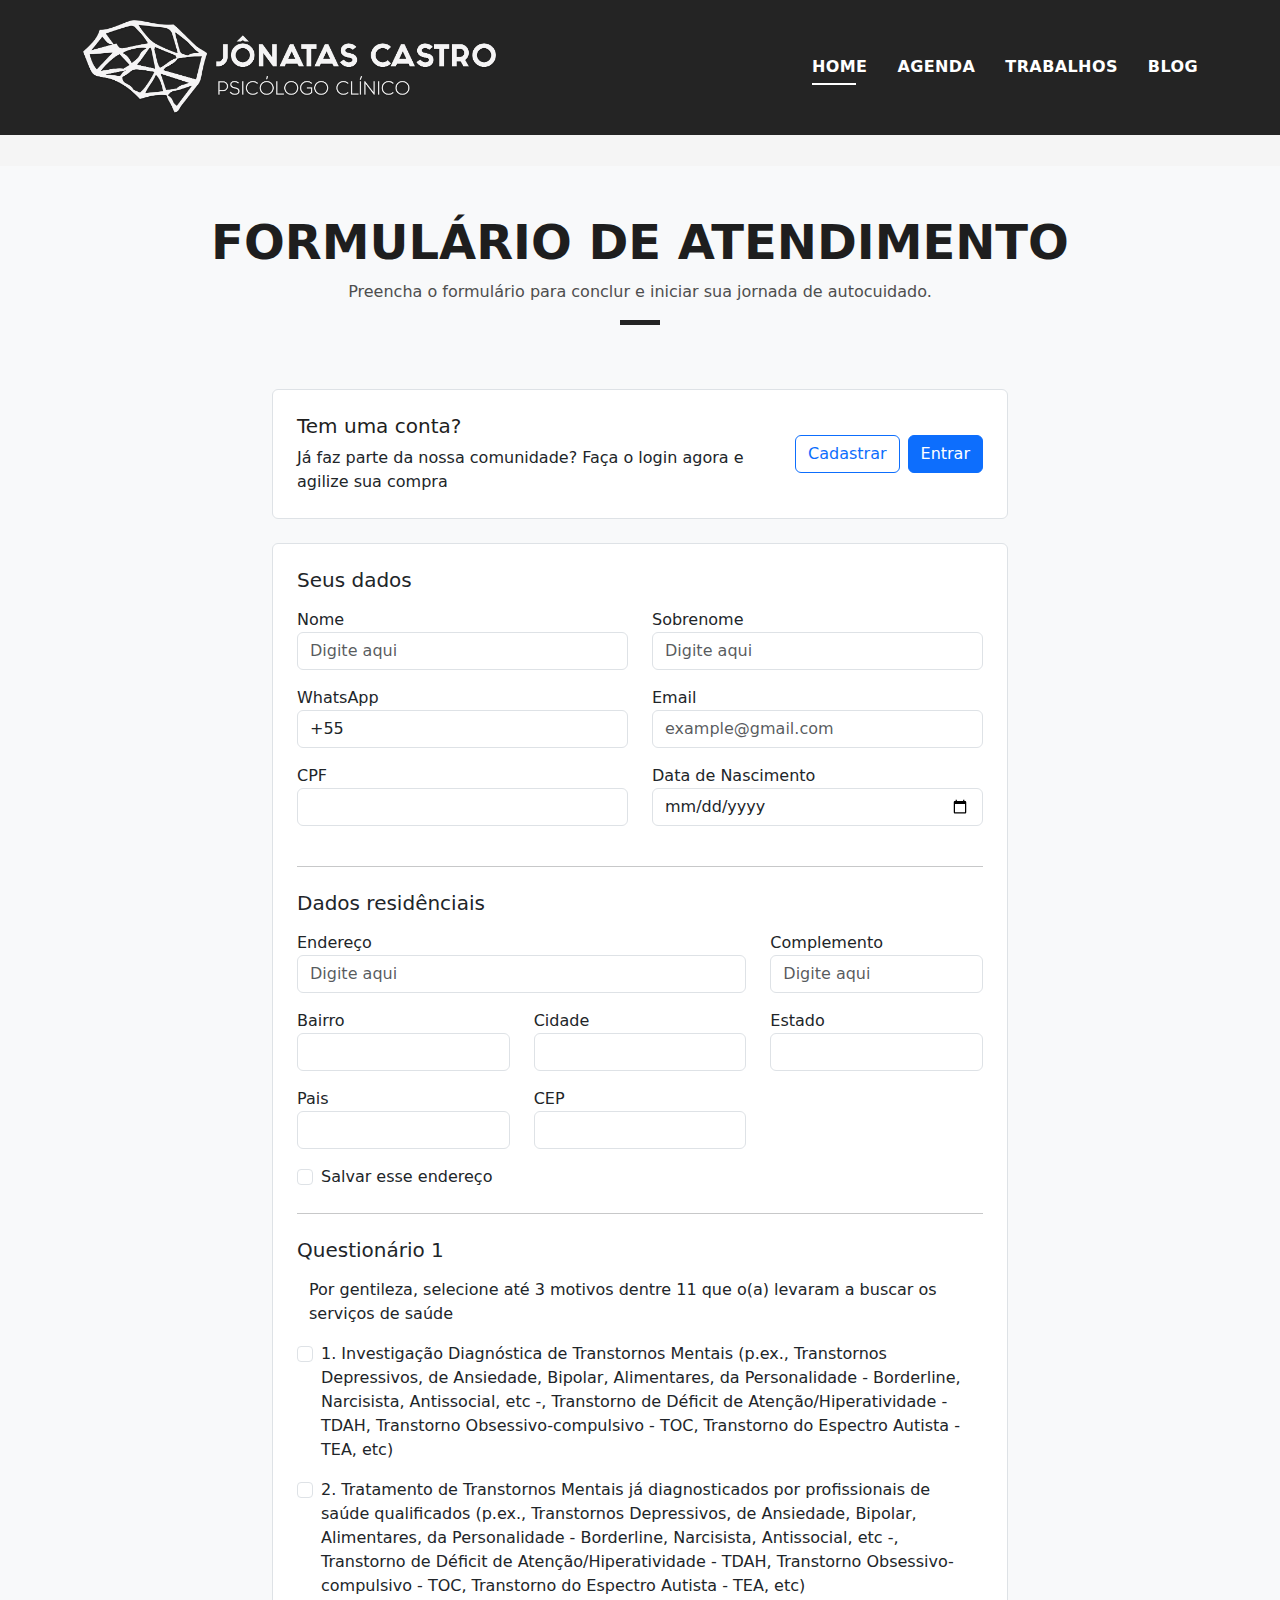
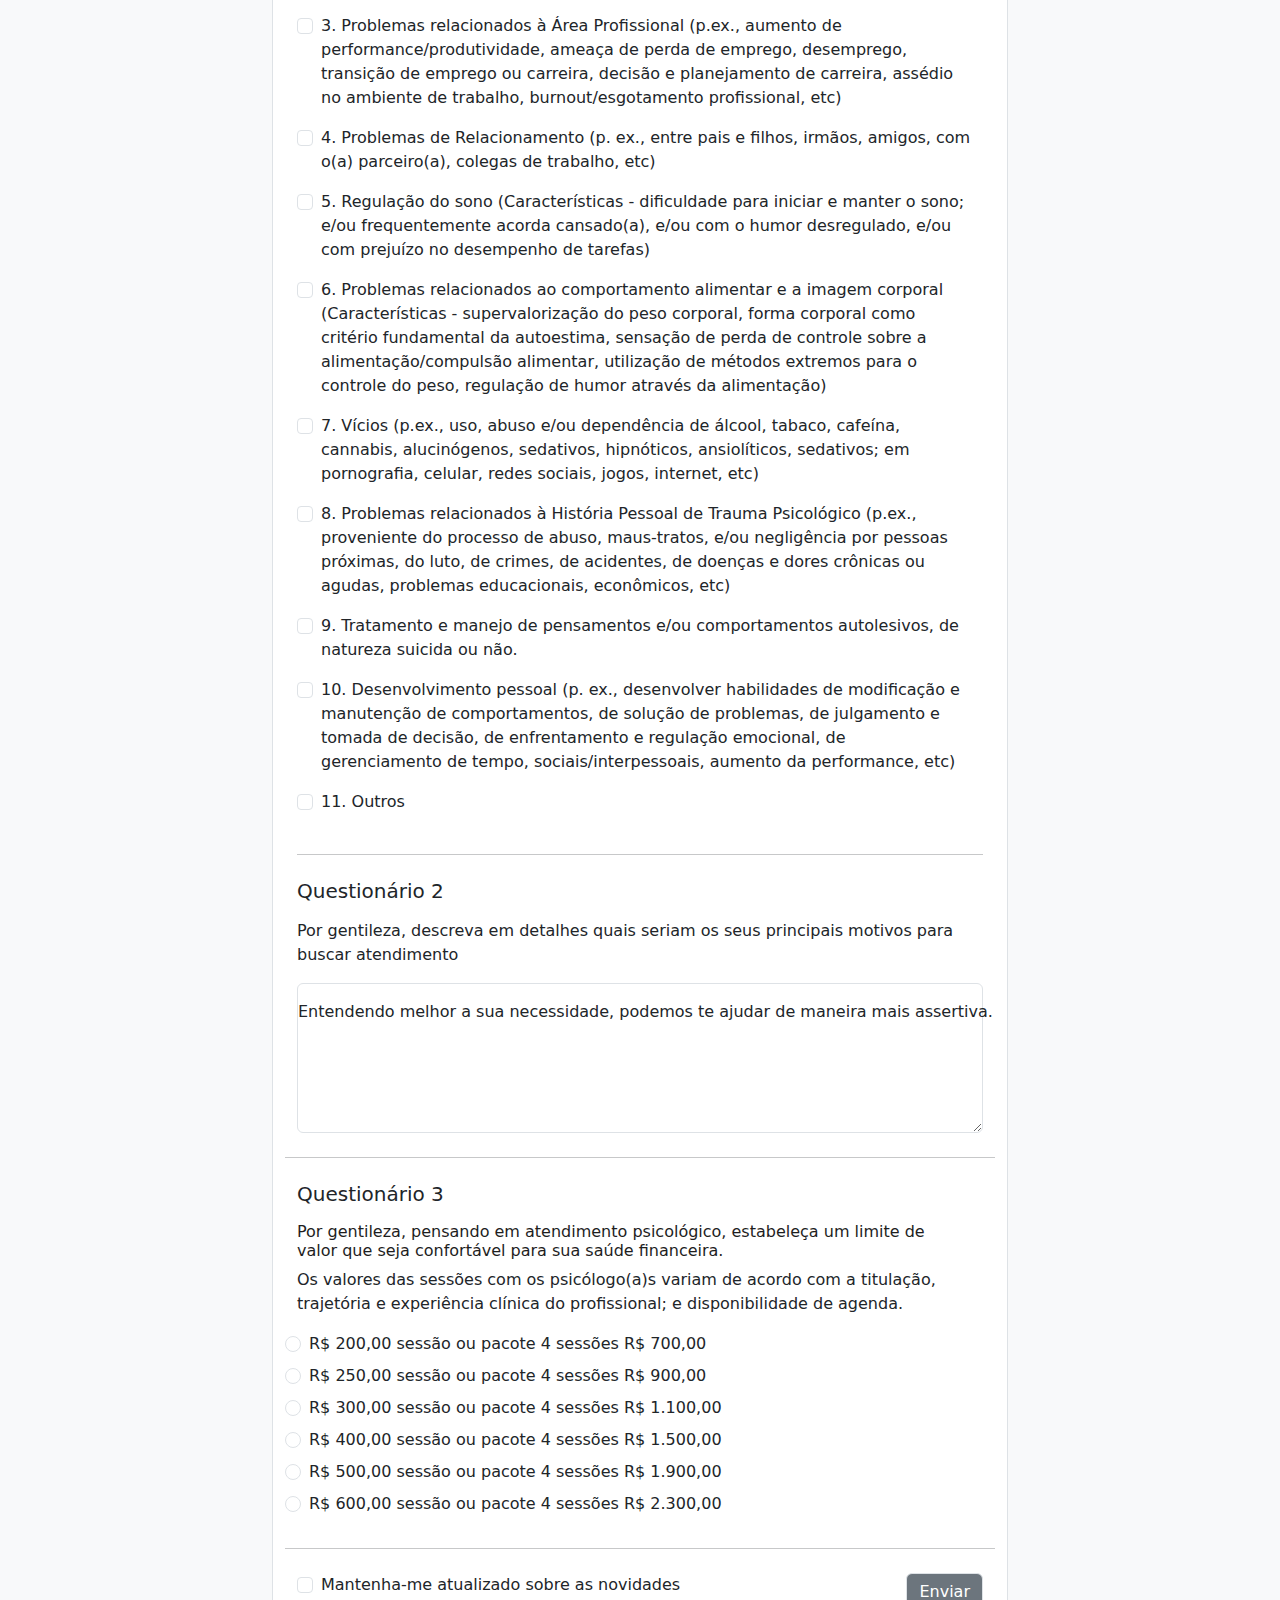
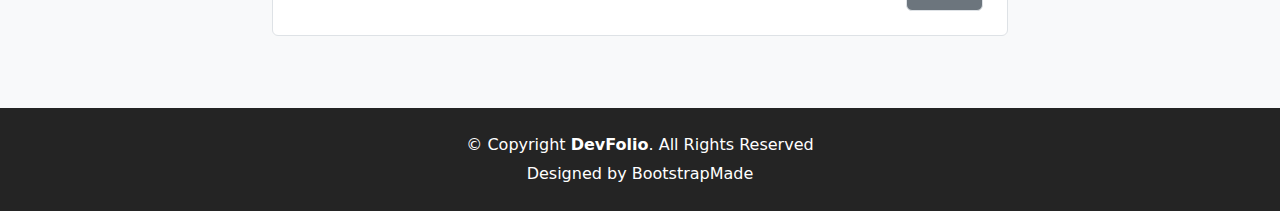
==== commit 711e84cb: "agenda one" ====
--- a/form.html
+++ b/form.html
@@ -155,7 +155,7 @@
 
                   <hr class="my-4" />
 
-                  <h5 class="card-title mb-3">Dados residências</h5>
+                  <h5 class="card-title mb-3">Dados residênciais</h5>
 
                   <div class="row">
                     <div class="col-sm-8 mb-3">
